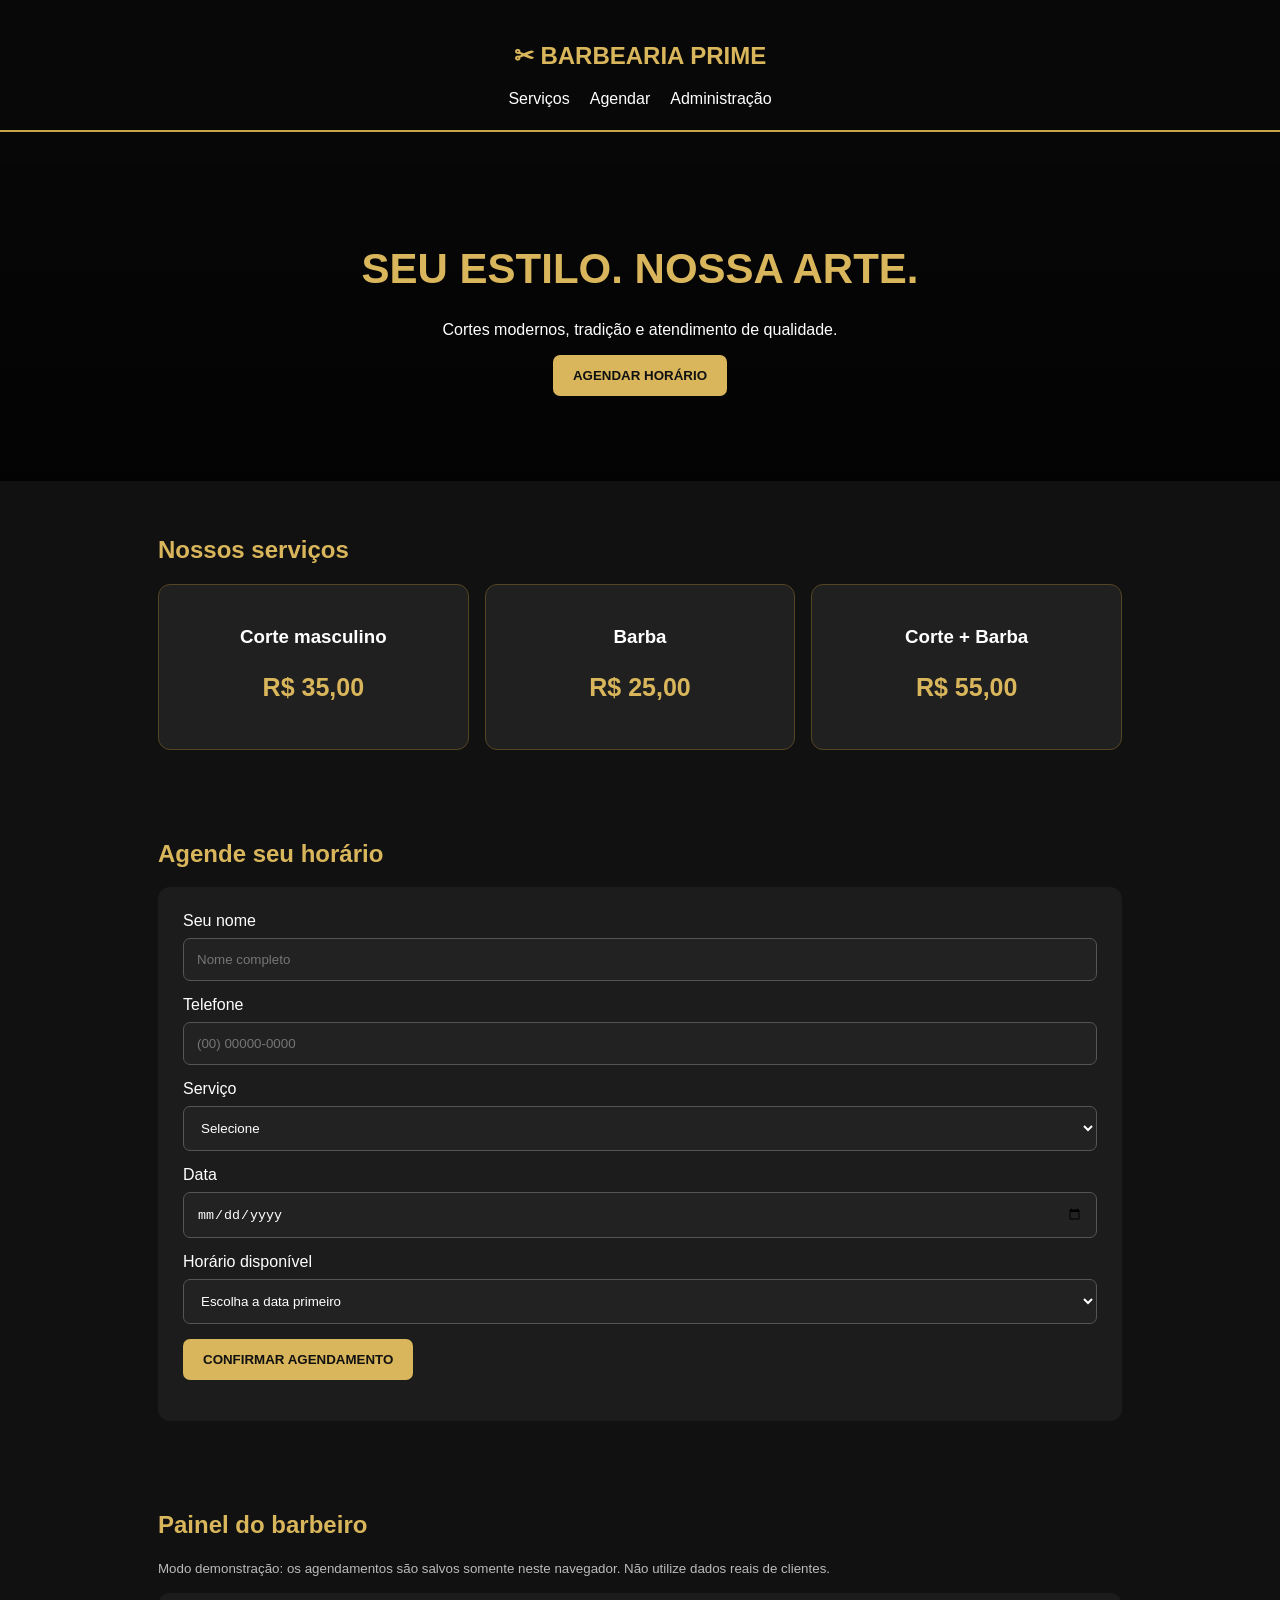
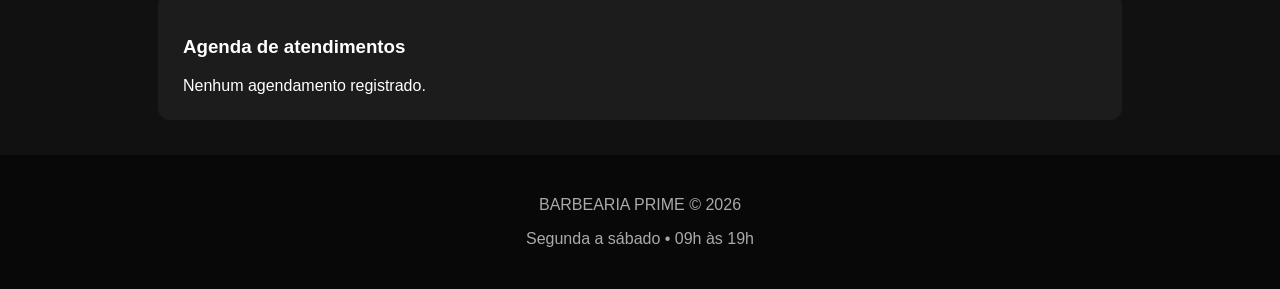
==== index.html @ 27cc791e "Corrigir arquivo principal para index.html" ====
<!DOCTYPE html>
<html lang="pt-BR">
<head>
<meta charset="UTF-8">
<meta name="viewport" content="width=device-width, initial-scale=1">
<title>Barbearia Prime</title>
<style>
*{box-sizing:border-box}
body{margin:0;background:#111;color:#fff;font-family:Arial,sans-serif}
header{background:#080808;padding:22px;text-align:center;border-bottom:2px solid #c9a34a}
h1,h2{color:#d9b65b}
nav{display:flex;justify-content:center;gap:20px;margin-top:15px}
nav a{color:white;text-decoration:none}
.hero{text-align:center;padding:85px 20px;background:linear-gradient(#0009,#000c),url('https://images.unsplash.com/photo-1503951914875-452162b0f3f1?w=1200') center/cover}
.hero h1{font-size:42px}
section{padding:35px 18px;max-width:1000px;margin:auto}
.cards{display:grid;grid-template-columns:repeat(auto-fit,minmax(200px,1fr));gap:16px}
.card{background:#202020;border:1px solid #554623;border-radius:12px;padding:22px;text-align:center}
.price{color:#d9b65b;font-size:25px;font-weight:bold}
button{background:#d9b65b;color:#111;border:0;border-radius:7px;padding:13px 20px;font-weight:bold;cursor:pointer}
input,select{width:100%;padding:13px;margin:8px 0 15px;border-radius:7px;border:1px solid #555;background:#222;color:white}
.panel{background:#1c1c1c;padding:25px;border-radius:12px}
.item{background:#292929;padding:15px;margin:12px 0;border-radius:8px}
.hidden{display:none}
small{color:#bbb}
footer{text-align:center;background:#080808;padding:25px;color:#aaa}
</style>
</head>
<body>
<header>
<h2>✂ BARBEARIA PRIME</h2>
<nav>
<a href="#servicos">Serviços</a>
<a href="#agendar">Agendar</a>
<a href="#admin">Administração</a>
</nav>
</header>

<div class="hero">
<h1>SEU ESTILO. NOSSA ARTE.</h1>
<p>Cortes modernos, tradição e atendimento de qualidade.</p>
<a href="#agendar"><button>AGENDAR HORÁRIO</button></a>
</div>

<section id="servicos">
<h2>Nossos serviços</h2>
<div class="cards">
<div class="card">
<h3>Corte masculino</h3>
<p class="price">R$ 35,00</p>
</div>
<div class="card">
<h3>Barba</h3>
<p class="price">R$ 25,00</p>
</div>
<div class="card">
<h3>Corte + Barba</h3>
<p class="price">R$ 55,00</p>
</div>
</div>
</section>

<section id="agendar">
<h2>Agende seu horário</h2>
<div class="panel">
<form id="form">
<label>Seu nome</label>
<input id="nome" required maxlength="80" placeholder="Nome completo">

<label>Telefone</label>
<input id="telefone" required placeholder="(00) 00000-0000">

<label>Serviço</label>
<select id="servico" required>
<option value="">Selecione</option>
<option>Corte masculino - R$ 35</option>
<option>Barba - R$ 25</option>
<option>Corte + Barba - R$ 55</option>
</select>

<label>Data</label>
<input type="date" id="data" required>

<label>Horário disponível</label>
<select id="hora" required>
<option value="">Escolha a data primeiro</option>
</select>

<button type="submit">CONFIRMAR AGENDAMENTO</button>
</form>
<p id="mensagem" role="status"></p>
</div>
</section>

<section id="admin">
<h2>Painel do barbeiro</h2>
<p><small>Modo demonstração: os agendamentos são salvos somente neste navegador. Não utilize dados reais de clientes.</small></p>
<div class="panel">
<h3>Agenda de atendimentos</h3>
<div id="agenda"></div>
</div>
</section>

<footer>
<p>BARBEARIA PRIME © 2026</p>
<p>Segunda a sábado • 09h às 19h</p>
</footer>

<script>
const chave = "barbearia_prime_demo";
const horarios = [
"09:00","10:00","11:00","12:00",
"13:00","14:00","15:00","16:00",
"17:00","18:00"
];

const nome = document.getElementById("nome");
const telefone = document.getElementById("telefone");
const servico = document.getElementById("servico");
const data = document.getElementById("data");
const hora = document.getElementById("hora");
const mensagem = document.getElementById("mensagem");
const agenda = document.getElementById("agenda");

function obterAgendamentos(){
  try {
    return JSON.parse(localStorage.getItem(chave)) || [];
  } catch {
    return [];
  }
}

function salvar(lista){
  localStorage.setItem(chave, JSON.stringify(lista));
}

function dataLocal(d){
  const a = d.getFullYear();
  const m = String(d.getMonth()+1).padStart(2,"0");
  const dia = String(d.getDate()).padStart(2,"0");
  return `${a}-${m}-${dia}`;
}

data.min = dataLocal(new Date());

function atualizarHorarios(){
  hora.replaceChildren();
  const inicial = document.createElement("option");
  inicial.value = "";
  inicial.textContent = "Selecione um horário";
  hora.appendChild(inicial);

  if(!data.value) return;

  const dia = new Date(data.value+"T12:00:00").getDay();
  if(dia === 0){
    inicial.textContent = "Fechado aos domingos";
    return;
  }

  const ocupados = obterAgendamentos()
    .filter(a => a.data === data.value && a.status !== "Cancelado")
    .map(a => a.hora);

  horarios.forEach(h => {
    const instante = new Date(data.value+"T"+h+":00");
    if(ocupados.includes(h) || instante <= new Date()) return;
    const op = document.createElement("option");
    op.value = h;
    op.textContent = h;
    hora.appendChild(op);
  });
}

data.addEventListener("change", atualizarHorarios);

document.getElementById("form").addEventListener("submit", e => {
  e.preventDefault();
  const lista = obterAgendamentos();

  if(!nome.value.trim() || !telefone.value.trim() ||
     !servico.value || !data.value || !hora.value){
    mensagem.textContent = "Preencha todos os campos.";
    return;
  }

  const instante = new Date(data.value+"T"+hora.value+":00");
  if(instante <= new Date() || instante.getDay() === 0){
    mensagem.textContent = "Escolha um horário válido.";
    atualizarHorarios();
    return;
  }

  if(lista.some(a => a.data === data.value &&
      a.hora === hora.value && a.status !== "Cancelado")){
    mensagem.textContent = "Esse horário já foi reservado.";
    atualizarHorarios();
    return;
  }

  lista.push({
    id: crypto.randomUUID(),
    nome: nome.value.trim(),
    telefone: telefone.value.trim(),
    servico: servico.value,
    data: data.value,
    hora: hora.value,
    status: "Pendente"
  });

  salvar(lista);
  mensagem.textContent = "Agendamento registrado com sucesso!";
  e.target.reset();
  atualizarHorarios();
  mostrarAgenda();
});

function mostrarAgenda(){
  agenda.replaceChildren();
  const lista = obterAgendamentos().sort(
    (a,b) => (a.data+a.hora).localeCompare(b.data+b.hora)
  );

  if(!lista.length){
    agenda.textContent = "Nenhum agendamento registrado.";
    return;
  }

  lista.forEach(a => {
    const div = document.createElement("div");
    div.className = "item";

    const info = document.createElement("p");
    info.textContent =
      `${a.data} às ${a.hora} | ${a.nome} | ${a.servico} | ${a.status}`;
    div.appendChild(info);

    if(a.status === "Pendente"){
      const confirmar = document.createElement("button");
      confirmar.textContent = "Confirmar";
      confirmar.onclick = () => alterar(a.id,"Confirmado");
      div.appendChild(confirmar);
    }

    if(a.status !== "Cancelado"){
      const cancelar = document.createElement("button");
      cancelar.textContent = "Cancelar";
      cancelar.style.marginLeft = "8px";
      cancelar.onclick = () => alterar(a.id,"Cancelado");
      div.appendChild(cancelar);
    }

    agenda.appendChild(div);
  });
}

function alterar(id,status){
  const lista = obterAgendamentos();
  const item = lista.find(a => a.id === id);
  if(item){
    item.status = status;
    salvar(lista);
    mostrarAgenda();
    atualizarHorarios();
  }
}

mostrarAgenda();
</script>
</body>
</html>
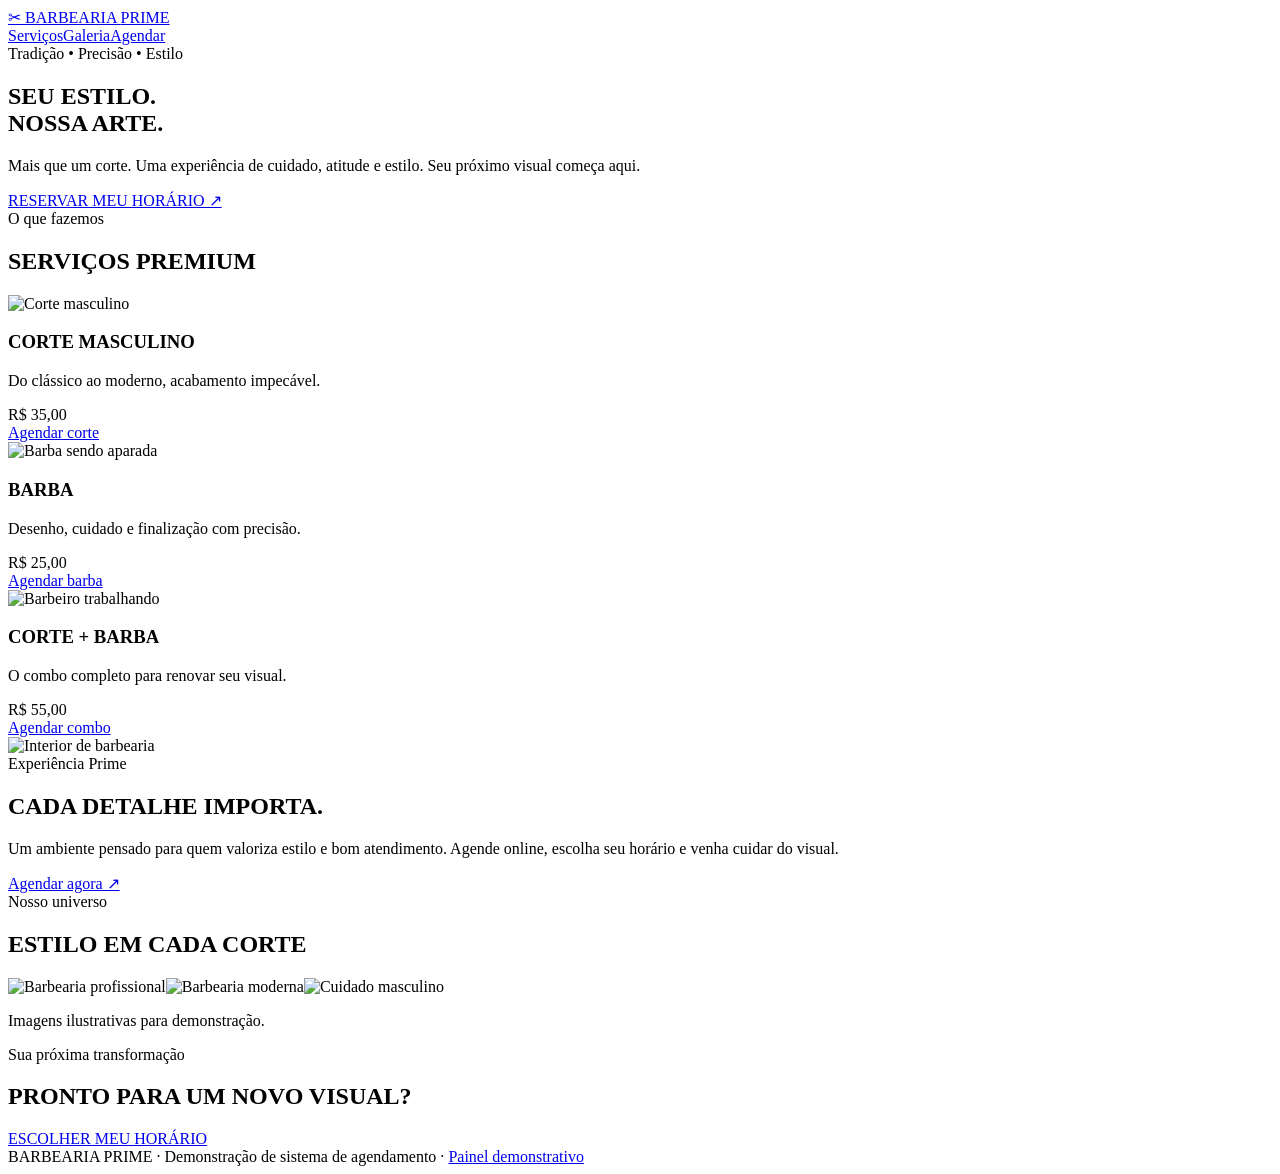
==== commit a80e591e: "Redesenhar homepage premium com fotos e links de agendamento" ====
--- a/index.html
+++ b/index.html
@@ -1,272 +1 @@
-
-<!DOCTYPE html>
-<html lang="pt-BR">
-<head>
-<meta charset="UTF-8">
-<meta name="viewport" content="width=device-width, initial-scale=1">
-<title>Barbearia Prime</title>
-<style>
-*{box-sizing:border-box}
-body{margin:0;background:#111;color:#fff;font-family:Arial,sans-serif}
-header{background:#080808;padding:22px;text-align:center;border-bottom:2px solid #c9a34a}
-h1,h2{color:#d9b65b}
-nav{display:flex;justify-content:center;gap:20px;margin-top:15px}
-nav a{color:white;text-decoration:none}
-.hero{text-align:center;padding:85px 20px;background:linear-gradient(#0009,#000c),url('https://images.unsplash.com/photo-1503951914875-452162b0f3f1?w=1200') center/cover}
-.hero h1{font-size:42px}
-section{padding:35px 18px;max-width:1000px;margin:auto}
-.cards{display:grid;grid-template-columns:repeat(auto-fit,minmax(200px,1fr));gap:16px}
-.card{background:#202020;border:1px solid #554623;border-radius:12px;padding:22px;text-align:center}
-.price{color:#d9b65b;font-size:25px;font-weight:bold}
-button{background:#d9b65b;color:#111;border:0;border-radius:7px;padding:13px 20px;font-weight:bold;cursor:pointer}
-input,select{width:100%;padding:13px;margin:8px 0 15px;border-radius:7px;border:1px solid #555;background:#222;color:white}
-.panel{background:#1c1c1c;padding:25px;border-radius:12px}
-.item{background:#292929;padding:15px;margin:12px 0;border-radius:8px}
-.hidden{display:none}
-small{color:#bbb}
-footer{text-align:center;background:#080808;padding:25px;color:#aaa}
-</style>
-</head>
-<body>
-<header>
-<h2>✂ BARBEARIA PRIME</h2>
-<nav>
-<a href="#servicos">Serviços</a>
-<a href="#agendar">Agendar</a>
-<a href="#admin">Administração</a>
-</nav>
-</header>
-
-<div class="hero">
-<h1>SEU ESTILO. NOSSA ARTE.</h1>
-<p>Cortes modernos, tradição e atendimento de qualidade.</p>
-<a href="#agendar"><button>AGENDAR HORÁRIO</button></a>
-</div>
-
-<section id="servicos">
-<h2>Nossos serviços</h2>
-<div class="cards">
-<div class="card">
-<h3>Corte masculino</h3>
-<p class="price">R$ 35,00</p>
-</div>
-<div class="card">
-<h3>Barba</h3>
-<p class="price">R$ 25,00</p>
-</div>
-<div class="card">
-<h3>Corte + Barba</h3>
-<p class="price">R$ 55,00</p>
-</div>
-</div>
-</section>
-
-<section id="agendar">
-<h2>Agende seu horário</h2>
-<div class="panel">
-<form id="form">
-<label>Seu nome</label>
-<input id="nome" required maxlength="80" placeholder="Nome completo">
-
-<label>Telefone</label>
-<input id="telefone" required placeholder="(00) 00000-0000">
-
-<label>Serviço</label>
-<select id="servico" required>
-<option value="">Selecione</option>
-<option>Corte masculino - R$ 35</option>
-<option>Barba - R$ 25</option>
-<option>Corte + Barba - R$ 55</option>
-</select>
-
-<label>Data</label>
-<input type="date" id="data" required>
-
-<label>Horário disponível</label>
-<select id="hora" required>
-<option value="">Escolha a data primeiro</option>
-</select>
-
-<button type="submit">CONFIRMAR AGENDAMENTO</button>
-</form>
-<p id="mensagem" role="status"></p>
-</div>
-</section>
-
-<section id="admin">
-<h2>Painel do barbeiro</h2>
-<p><small>Modo demonstração: os agendamentos são salvos somente neste navegador. Não utilize dados reais de clientes.</small></p>
-<div class="panel">
-<h3>Agenda de atendimentos</h3>
-<div id="agenda"></div>
-</div>
-</section>
-
-<footer>
-<p>BARBEARIA PRIME © 2026</p>
-<p>Segunda a sábado • 09h às 19h</p>
-</footer>
-
-<script>
-const chave = "barbearia_prime_demo";
-const horarios = [
-"09:00","10:00","11:00","12:00",
-"13:00","14:00","15:00","16:00",
-"17:00","18:00"
-];
-
-const nome = document.getElementById("nome");
-const telefone = document.getElementById("telefone");
-const servico = document.getElementById("servico");
-const data = document.getElementById("data");
-const hora = document.getElementById("hora");
-const mensagem = document.getElementById("mensagem");
-const agenda = document.getElementById("agenda");
-
-function obterAgendamentos(){
-  try {
-    return JSON.parse(localStorage.getItem(chave)) || [];
-  } catch {
-    return [];
-  }
-}
-
-function salvar(lista){
-  localStorage.setItem(chave, JSON.stringify(lista));
-}
-
-function dataLocal(d){
-  const a = d.getFullYear();
-  const m = String(d.getMonth()+1).padStart(2,"0");
-  const dia = String(d.getDate()).padStart(2,"0");
-  return `${a}-${m}-${dia}`;
-}
-
-data.min = dataLocal(new Date());
-
-function atualizarHorarios(){
-  hora.replaceChildren();
-  const inicial = document.createElement("option");
-  inicial.value = "";
-  inicial.textContent = "Selecione um horário";
-  hora.appendChild(inicial);
-
-  if(!data.value) return;
-
-  const dia = new Date(data.value+"T12:00:00").getDay();
-  if(dia === 0){
-    inicial.textContent = "Fechado aos domingos";
-    return;
-  }
-
-  const ocupados = obterAgendamentos()
-    .filter(a => a.data === data.value && a.status !== "Cancelado")
-    .map(a => a.hora);
-
-  horarios.forEach(h => {
-    const instante = new Date(data.value+"T"+h+":00");
-    if(ocupados.includes(h) || instante <= new Date()) return;
-    const op = document.createElement("option");
-    op.value = h;
-    op.textContent = h;
-    hora.appendChild(op);
-  });
-}
-
-data.addEventListener("change", atualizarHorarios);
-
-document.getElementById("form").addEventListener("submit", e => {
-  e.preventDefault();
-  const lista = obterAgendamentos();
-
-  if(!nome.value.trim() || !telefone.value.trim() ||
-     !servico.value || !data.value || !hora.value){
-    mensagem.textContent = "Preencha todos os campos.";
-    return;
-  }
-
-  const instante = new Date(data.value+"T"+hora.value+":00");
-  if(instante <= new Date() || instante.getDay() === 0){
-    mensagem.textContent = "Escolha um horário válido.";
-    atualizarHorarios();
-    return;
-  }
-
-  if(lista.some(a => a.data === data.value &&
-      a.hora === hora.value && a.status !== "Cancelado")){
-    mensagem.textContent = "Esse horário já foi reservado.";
-    atualizarHorarios();
-    return;
-  }
-
-  lista.push({
-    id: crypto.randomUUID(),
-    nome: nome.value.trim(),
-    telefone: telefone.value.trim(),
-    servico: servico.value,
-    data: data.value,
-    hora: hora.value,
-    status: "Pendente"
-  });
-
-  salvar(lista);
-  mensagem.textContent = "Agendamento registrado com sucesso!";
-  e.target.reset();
-  atualizarHorarios();
-  mostrarAgenda();
-});
-
-function mostrarAgenda(){
-  agenda.replaceChildren();
-  const lista = obterAgendamentos().sort(
-    (a,b) => (a.data+a.hora).localeCompare(b.data+b.hora)
-  );
-
-  if(!lista.length){
-    agenda.textContent = "Nenhum agendamento registrado.";
-    return;
-  }
-
-  lista.forEach(a => {
-    const div = document.createElement("div");
-    div.className = "item";
-
-    const info = document.createElement("p");
-    info.textContent =
-      `${a.data} às ${a.hora} | ${a.nome} | ${a.servico} | ${a.status}`;
-    div.appendChild(info);
-
-    if(a.status === "Pendente"){
-      const confirmar = document.createElement("button");
-      confirmar.textContent = "Confirmar";
-      confirmar.onclick = () => alterar(a.id,"Confirmado");
-      div.appendChild(confirmar);
-    }
-
-    if(a.status !== "Cancelado"){
-      const cancelar = document.createElement("button");
-      cancelar.textContent = "Cancelar";
-      cancelar.style.marginLeft = "8px";
-      cancelar.onclick = () => alterar(a.id,"Cancelado");
-      div.appendChild(cancelar);
-    }
-
-    agenda.appendChild(div);
-  });
-}
-
-function alterar(id,status){
-  const lista = obterAgendamentos();
-  const item = lista.find(a => a.id === id);
-  if(item){
-    item.status = status;
-    salvar(lista);
-    mostrarAgenda();
-    atualizarHorarios();
-  }
-}
-
-mostrarAgenda();
-</script>
-</body>
-</html>
+<!doctype html><html lang="pt-BR"><head><meta charset="UTF-8"><meta name="viewport" content="width=device-width,initial-scale=1"><title>Barbearia Prime | Seu estilo, nossa arte</title><link rel="stylesheet" href="style.css"></head><body><header><a class="logo" href="index.html">✂ BARBEARIA <span>PRIME</span></a><nav><a href="#servicos">Serviços</a><a href="#galeria">Galeria</a><a href="agendamento.html" class="btn">Agendar</a></nav></header><main><section class="hero"><div><div class="eyebrow">Tradição • Precisão • Estilo</div><h1>SEU ESTILO.<br><span class="gold">NOSSA ARTE.</span></h1><p>Mais que um corte. Uma experiência de cuidado, atitude e estilo. Seu próximo visual começa aqui.</p><a class="btn" href="agendamento.html">RESERVAR MEU HORÁRIO ↗</a></div></section><section class="container" id="servicos"><div class="eyebrow">O que fazemos</div><h2 class="heading">SERVIÇOS <span class="gold">PREMIUM</span></h2><div class="services"><article class="service"><img alt="Corte masculino" src="https://images.unsplash.com/photo-1599351431202-1e0f0137899a?auto=format&fit=crop&w=700&q=85"><div class="service-body"><h3>CORTE MASCULINO</h3><p>Do clássico ao moderno, acabamento impecável.</p><div class="price">R$ 35,00</div><a class="btn" href="agendamento.html?servico=corte">Agendar corte</a></div></article><article class="service"><img alt="Barba sendo aparada" src="https://images.unsplash.com/photo-1621605815971-fbc98d665033?auto=format&fit=crop&w=700&q=85"><div class="service-body"><h3>BARBA</h3><p>Desenho, cuidado e finalização com precisão.</p><div class="price">R$ 25,00</div><a class="btn" href="agendamento.html?servico=barba">Agendar barba</a></div></article><article class="service"><img alt="Barbeiro trabalhando" src="https://images.unsplash.com/photo-1503951914875-452162b0f3f1?auto=format&fit=crop&w=700&q=85"><div class="service-body"><h3>CORTE + BARBA</h3><p>O combo completo para renovar seu visual.</p><div class="price">R$ 55,00</div><a class="btn" href="agendamento.html?servico=combo">Agendar combo</a></div></article></div></section><section class="feature"><img alt="Interior de barbearia" src="https://images.unsplash.com/photo-1599351431202-1e0f0137899a?auto=format&fit=crop&w=1100&q=85"><div><div class="eyebrow">Experiência Prime</div><h2 class="heading">CADA DETALHE <span class="gold">IMPORTA.</span></h2><p class="sub">Um ambiente pensado para quem valoriza estilo e bom atendimento. Agende online, escolha seu horário e venha cuidar do visual.</p><a href="agendamento.html" class="btn">Agendar agora ↗</a></div></section><section class="container" id="galeria"><div class="eyebrow">Nosso universo</div><h2 class="heading">ESTILO EM <span class="gold">CADA CORTE</span></h2><div class="gallery"><img alt="Barbearia profissional" src="https://images.unsplash.com/photo-1621605815971-fbc98d665033?auto=format&fit=crop&w=700"><img alt="Barbearia moderna" src="https://images.unsplash.com/photo-1503951914875-452162b0f3f1?auto=format&fit=crop&w=700"><img alt="Cuidado masculino" src="https://images.unsplash.com/photo-1599351431202-1e0f0137899a?auto=format&fit=crop&w=700"></div><p class="small">Imagens ilustrativas para demonstração.</p></section><section class="cta"><div class="eyebrow">Sua próxima transformação</div><h2 class="heading">PRONTO PARA UM <span class="gold">NOVO VISUAL?</span></h2><a class="btn" href="agendamento.html">ESCOLHER MEU HORÁRIO</a></section></main><footer>BARBEARIA PRIME · Demonstração de sistema de agendamento · <a href="admin.html">Painel demonstrativo</a></footer></body></html>
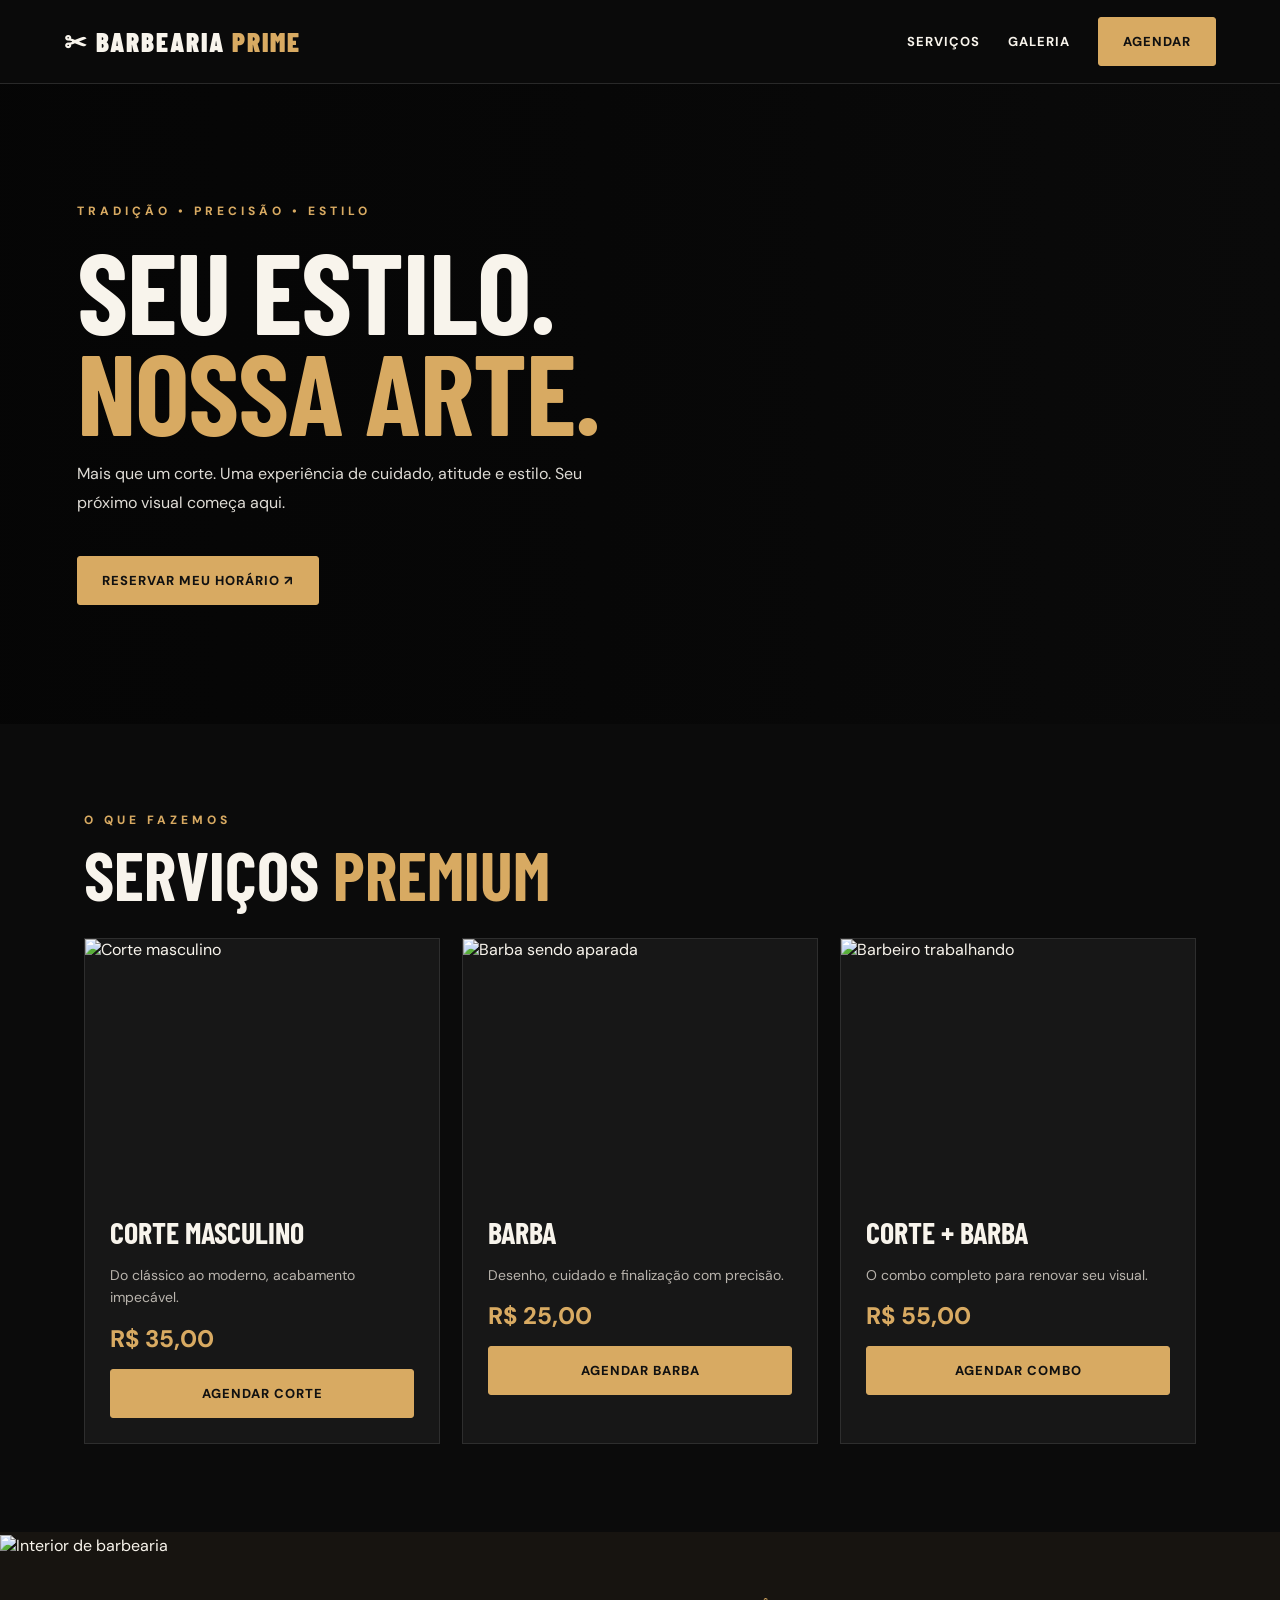
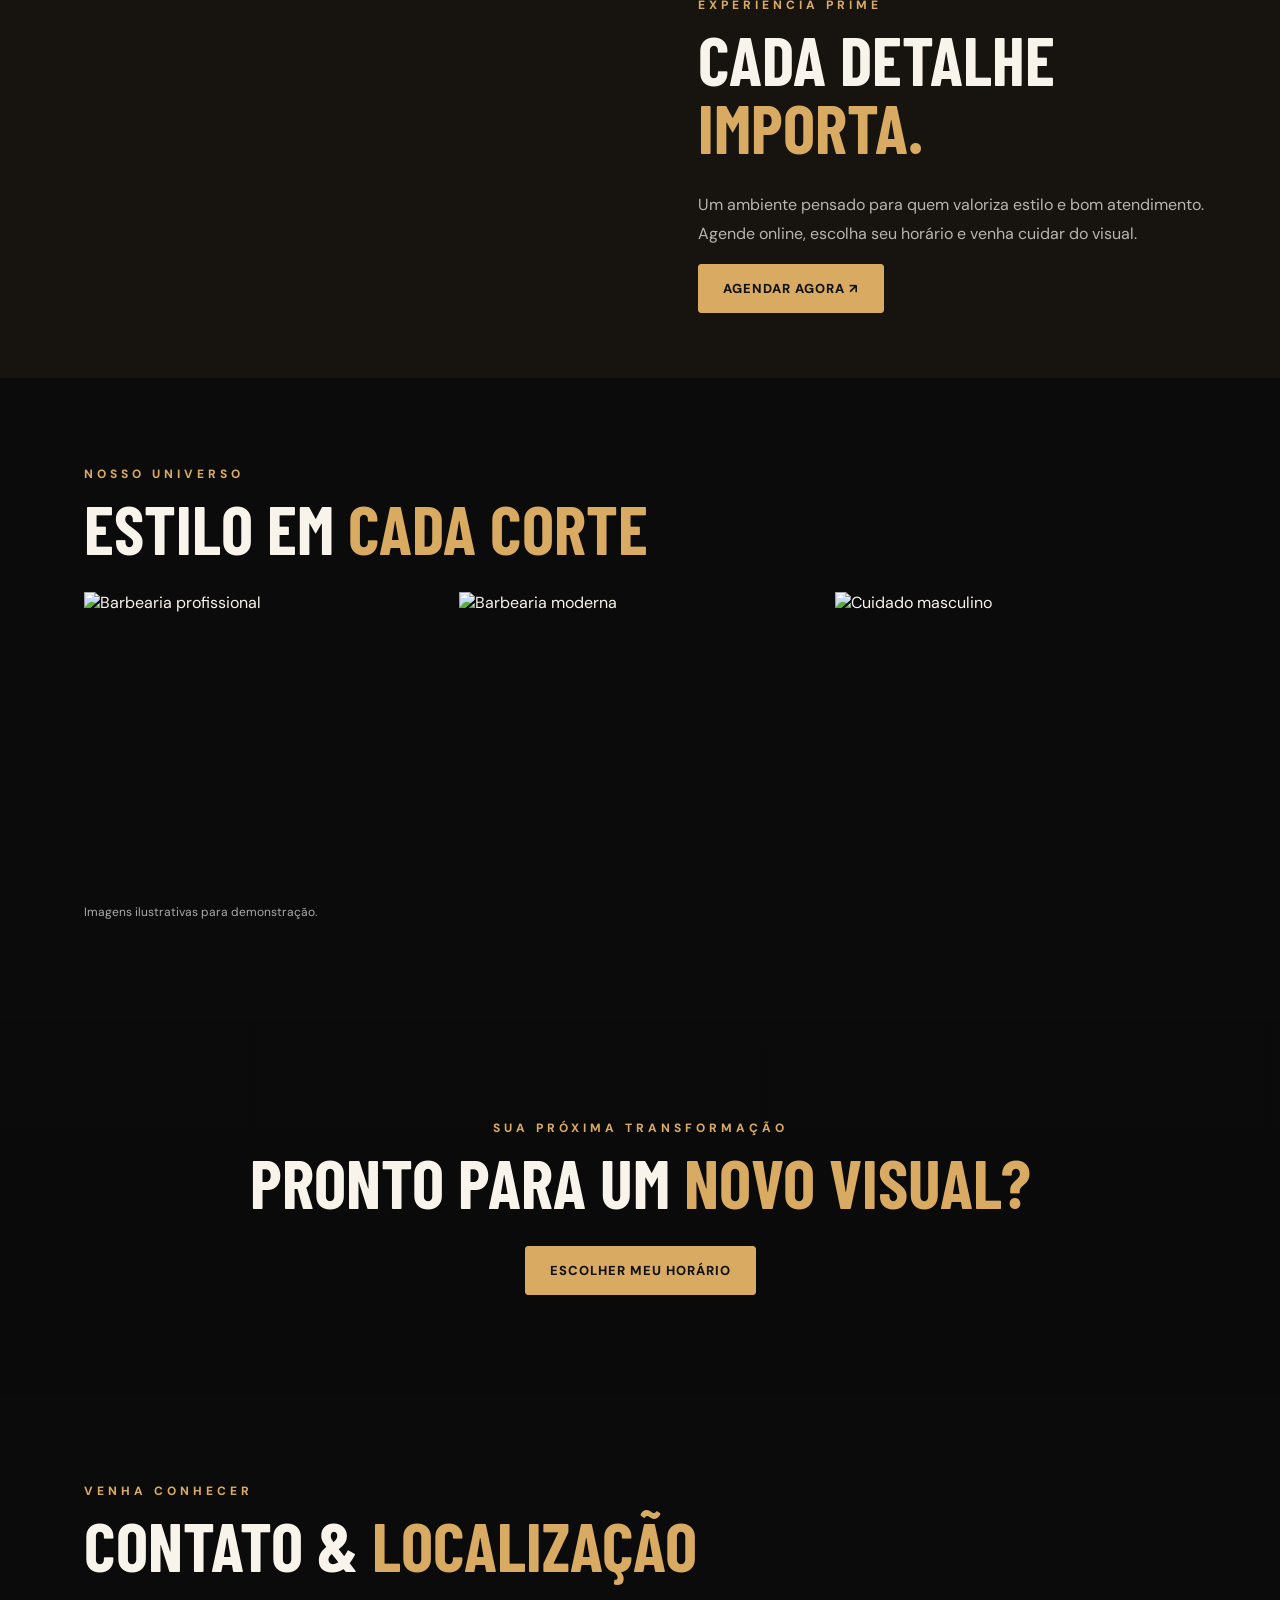
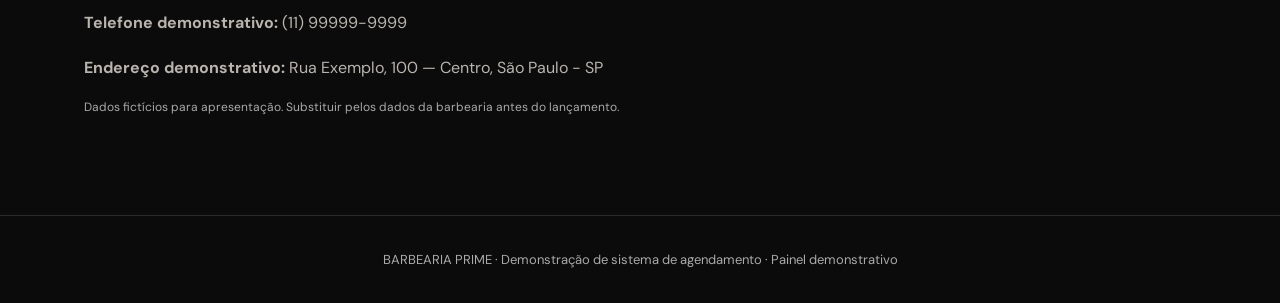
==== commit 8dc0d8a0: "Ajustar demo: agendamento automatico e contato ficticio" ====
--- a/index.html
+++ b/index.html
@@ -1 +1 @@
-<!doctype html><html lang="pt-BR"><head><meta charset="UTF-8"><meta name="viewport" content="width=device-width,initial-scale=1"><title>Barbearia Prime | Seu estilo, nossa arte</title><link rel="stylesheet" href="style.css"></head><body><header><a class="logo" href="index.html">✂ BARBEARIA <span>PRIME</span></a><nav><a href="#servicos">Serviços</a><a href="#galeria">Galeria</a><a href="agendamento.html" class="btn">Agendar</a></nav></header><main><section class="hero"><div><div class="eyebrow">Tradição • Precisão • Estilo</div><h1>SEU ESTILO.<br><span class="gold">NOSSA ARTE.</span></h1><p>Mais que um corte. Uma experiência de cuidado, atitude e estilo. Seu próximo visual começa aqui.</p><a class="btn" href="agendamento.html">RESERVAR MEU HORÁRIO ↗</a></div></section><section class="container" id="servicos"><div class="eyebrow">O que fazemos</div><h2 class="heading">SERVIÇOS <span class="gold">PREMIUM</span></h2><div class="services"><article class="service"><img alt="Corte masculino" src="https://images.unsplash.com/photo-1599351431202-1e0f0137899a?auto=format&fit=crop&w=700&q=85"><div class="service-body"><h3>CORTE MASCULINO</h3><p>Do clássico ao moderno, acabamento impecável.</p><div class="price">R$ 35,00</div><a class="btn" href="agendamento.html?servico=corte">Agendar corte</a></div></article><article class="service"><img alt="Barba sendo aparada" src="https://images.unsplash.com/photo-1621605815971-fbc98d665033?auto=format&fit=crop&w=700&q=85"><div class="service-body"><h3>BARBA</h3><p>Desenho, cuidado e finalização com precisão.</p><div class="price">R$ 25,00</div><a class="btn" href="agendamento.html?servico=barba">Agendar barba</a></div></article><article class="service"><img alt="Barbeiro trabalhando" src="https://images.unsplash.com/photo-1503951914875-452162b0f3f1?auto=format&fit=crop&w=700&q=85"><div class="service-body"><h3>CORTE + BARBA</h3><p>O combo completo para renovar seu visual.</p><div class="price">R$ 55,00</div><a class="btn" href="agendamento.html?servico=combo">Agendar combo</a></div></article></div></section><section class="feature"><img alt="Interior de barbearia" src="https://images.unsplash.com/photo-1599351431202-1e0f0137899a?auto=format&fit=crop&w=1100&q=85"><div><div class="eyebrow">Experiência Prime</div><h2 class="heading">CADA DETALHE <span class="gold">IMPORTA.</span></h2><p class="sub">Um ambiente pensado para quem valoriza estilo e bom atendimento. Agende online, escolha seu horário e venha cuidar do visual.</p><a href="agendamento.html" class="btn">Agendar agora ↗</a></div></section><section class="container" id="galeria"><div class="eyebrow">Nosso universo</div><h2 class="heading">ESTILO EM <span class="gold">CADA CORTE</span></h2><div class="gallery"><img alt="Barbearia profissional" src="https://images.unsplash.com/photo-1621605815971-fbc98d665033?auto=format&fit=crop&w=700"><img alt="Barbearia moderna" src="https://images.unsplash.com/photo-1503951914875-452162b0f3f1?auto=format&fit=crop&w=700"><img alt="Cuidado masculino" src="https://images.unsplash.com/photo-1599351431202-1e0f0137899a?auto=format&fit=crop&w=700"></div><p class="small">Imagens ilustrativas para demonstração.</p></section><section class="cta"><div class="eyebrow">Sua próxima transformação</div><h2 class="heading">PRONTO PARA UM <span class="gold">NOVO VISUAL?</span></h2><a class="btn" href="agendamento.html">ESCOLHER MEU HORÁRIO</a></section></main><footer>BARBEARIA PRIME · Demonstração de sistema de agendamento · <a href="admin.html">Painel demonstrativo</a></footer></body></html>+<!doctype html><html lang="pt-BR"><head><meta charset="UTF-8"><meta name="viewport" content="width=device-width,initial-scale=1"><title>Barbearia Prime | Seu estilo, nossa arte</title><link rel="stylesheet" href="style.css"></head><body><header><a class="logo" href="index.html">✂ BARBEARIA <span>PRIME</span></a><nav><a href="#servicos">Serviços</a><a href="#galeria">Galeria</a><a href="agendamento.html" class="btn">Agendar</a></nav></header><main><section class="hero"><div><div class="eyebrow">Tradição • Precisão • Estilo</div><h1>SEU ESTILO.<br><span class="gold">NOSSA ARTE.</span></h1><p>Mais que um corte. Uma experiência de cuidado, atitude e estilo. Seu próximo visual começa aqui.</p><a class="btn" href="agendamento.html">RESERVAR MEU HORÁRIO ↗</a></div></section><section class="container" id="servicos"><div class="eyebrow">O que fazemos</div><h2 class="heading">SERVIÇOS <span class="gold">PREMIUM</span></h2><div class="services"><article class="service"><img alt="Corte masculino" src="https://images.unsplash.com/photo-1599351431202-1e0f0137899a?auto=format&fit=crop&w=700&q=85"><div class="service-body"><h3>CORTE MASCULINO</h3><p>Do clássico ao moderno, acabamento impecável.</p><div class="price">R$ 35,00</div><a class="btn" href="agendamento.html?servico=corte">Agendar corte</a></div></article><article class="service"><img alt="Barba sendo aparada" src="https://images.unsplash.com/photo-1621605815971-fbc98d665033?auto=format&fit=crop&w=700&q=85"><div class="service-body"><h3>BARBA</h3><p>Desenho, cuidado e finalização com precisão.</p><div class="price">R$ 25,00</div><a class="btn" href="agendamento.html?servico=barba">Agendar barba</a></div></article><article class="service"><img alt="Barbeiro trabalhando" src="https://images.unsplash.com/photo-1503951914875-452162b0f3f1?auto=format&fit=crop&w=700&q=85"><div class="service-body"><h3>CORTE + BARBA</h3><p>O combo completo para renovar seu visual.</p><div class="price">R$ 55,00</div><a class="btn" href="agendamento.html?servico=combo">Agendar combo</a></div></article></div></section><section class="feature"><img alt="Interior de barbearia" src="https://images.unsplash.com/photo-1599351431202-1e0f0137899a?auto=format&fit=crop&w=1100&q=85"><div><div class="eyebrow">Experiência Prime</div><h2 class="heading">CADA DETALHE <span class="gold">IMPORTA.</span></h2><p class="sub">Um ambiente pensado para quem valoriza estilo e bom atendimento. Agende online, escolha seu horário e venha cuidar do visual.</p><a href="agendamento.html" class="btn">Agendar agora ↗</a></div></section><section class="container" id="galeria"><div class="eyebrow">Nosso universo</div><h2 class="heading">ESTILO EM <span class="gold">CADA CORTE</span></h2><div class="gallery"><img alt="Barbearia profissional" src="https://images.unsplash.com/photo-1621605815971-fbc98d665033?auto=format&fit=crop&w=700"><img alt="Barbearia moderna" src="https://images.unsplash.com/photo-1503951914875-452162b0f3f1?auto=format&fit=crop&w=700"><img alt="Cuidado masculino" src="https://images.unsplash.com/photo-1599351431202-1e0f0137899a?auto=format&fit=crop&w=700"></div><p class="small">Imagens ilustrativas para demonstração.</p></section><section class="cta"><div class="eyebrow">Sua próxima transformação</div><h2 class="heading">PRONTO PARA UM <span class="gold">NOVO VISUAL?</span></h2><a class="btn" href="agendamento.html">ESCOLHER MEU HORÁRIO</a></section></main><section class="container" id="contato"><div class="eyebrow">Venha conhecer</div><h2 class="heading">CONTATO & <span class="gold">LOCALIZAÇÃO</span></h2><p class="sub"><strong>Telefone demonstrativo:</strong> (11) 99999-9999</p><p class="sub"><strong>Endereço demonstrativo:</strong> Rua Exemplo, 100 — Centro, São Paulo - SP</p><p class="small">Dados fictícios para apresentação. Substituir pelos dados da barbearia antes do lançamento.</p></section><footer>BARBEARIA PRIME · Demonstração de sistema de agendamento · <a href="admin.html">Painel demonstrativo</a></footer></body></html>
--- a/style.css
+++ b/style.css
@@ -0,0 +1,2 @@
+@import url('https://fonts.googleapis.com/css2?family=Barlow+Condensed:wght@500;600;700;800;900&family=DM+Sans:wght@400;500;600;700&display=swap');
+:root{--bg:#0b0b0b;--panel:#171717;--gold:#d8aa62;--muted:#b9b4ad}*{box-sizing:border-box}html{scroll-behavior:smooth}body{margin:0;background:var(--bg);color:#f8f4ec;font-family:'DM Sans',sans-serif}a{color:inherit;text-decoration:none}header{position:sticky;top:0;z-index:5;background:#0b0b0bf2;border-bottom:1px solid #ffffff20;display:flex;align-items:center;justify-content:space-between;padding:17px max(5%,calc((100% - 1160px)/2));gap:20px}.logo{font-family:'Barlow Condensed',sans-serif;font-size:27px;font-weight:900;letter-spacing:2px}.logo span,.gold{color:var(--gold)}nav{display:flex;align-items:center;gap:28px}nav a{font-size:13px;text-transform:uppercase;font-weight:700;letter-spacing:1px}.btn{display:inline-flex;justify-content:center;align-items:center;background:var(--gold);border:1px solid var(--gold);color:#111;padding:15px 24px;font-weight:800;text-transform:uppercase;letter-spacing:1px;border-radius:3px;cursor:pointer;font-size:13px}.btn:hover{background:#edc587}.btn-outline{background:transparent;color:var(--gold)}.hero{min-height:640px;background:linear-gradient(90deg,#050505ed 0%,#050505b0 44%,#0505052b 100%),url('https://images.unsplash.com/photo-1503951914875-452162b0f3f1?auto=format&fit=crop&w=1800&q=85') center/cover;display:flex;align-items:center;padding:85px max(6%,calc((100% - 1160px)/2))}.eyebrow{color:var(--gold);letter-spacing:4px;font-size:12px;text-transform:uppercase;font-weight:800}.hero h1{font-family:'Barlow Condensed',sans-serif;font-size:clamp(65px,9vw,120px);line-height:.87;max-width:760px;margin:20px 0;text-transform:uppercase;letter-spacing:-1px}.hero p{color:#dedbd5;max-width:510px;line-height:1.8}.hero .btn{margin-top:22px}.container{max-width:1160px;margin:auto;padding:88px 24px}.heading{font-family:'Barlow Condensed',sans-serif;text-transform:uppercase;font-size:clamp(42px,6vw,68px);line-height:1;margin:12px 0 30px}.sub{color:var(--muted);line-height:1.8}.services{display:grid;grid-template-columns:repeat(3,1fr);gap:22px}.service{background:var(--panel);border:1px solid #ffffff19;overflow:hidden}.service img{width:100%;height:250px;object-fit:cover;display:block}.service-body{padding:25px}.service h3{font-family:'Barlow Condensed';font-size:30px;text-transform:uppercase;margin:0 0 8px}.service p{color:var(--muted);font-size:14px;line-height:1.6}.price{font-size:24px;color:var(--gold);font-weight:800}.service .btn{margin-top:15px;width:100%}.feature{background:#171410;display:grid;grid-template-columns:1fr 1fr;align-items:center}.feature img{width:100%;height:440px;object-fit:cover}.feature>div{padding:65px 9%}.gallery{display:grid;grid-template-columns:repeat(3,1fr);gap:14px}.gallery img{width:100%;height:300px;object-fit:cover}.cta{text-align:center;background:linear-gradient(#0a0a0acc,#0a0a0add),url('https://images.unsplash.com/photo-1599351431202-1e0f0137899a?auto=format&fit=crop&w=1400') center/cover;padding:100px 24px}footer{border-top:1px solid #ffffff20;padding:35px 5%;text-align:center;color:#aaa;font-size:13px}.page-head{background:linear-gradient(#050505a0,#050505e8),url('https://images.unsplash.com/photo-1621605815971-fbc98d665033?auto=format&fit=crop&w=1500') center/cover;text-align:center;padding:85px 20px}.page-head .heading{margin-bottom:10px}.form-card{background:#181818;border:1px solid #ffffff24;padding:35px;max-width:680px;margin:auto;border-radius:8px}label{display:block;font-size:13px;color:#d7d0c6;font-weight:700;margin:18px 0 7px}input,select{width:100%;background:#242424;color:white;border:1px solid #555;border-radius:4px;padding:15px;font:inherit}input:focus,select:focus{outline:2px solid var(--gold)}.form-card .btn{width:100%;margin-top:24px}.notice{padding:14px;border:1px solid #cfae6a;color:#ead2a2;margin-top:20px;line-height:1.6}.admin-wrap{max-width:1050px;margin:0 auto;padding:45px 22px}.stats{display:grid;grid-template-columns:repeat(3,1fr);gap:16px;margin:25px 0}.stat{background:#1d1d1d;padding:24px;border:1px solid #ffffff18}.stat strong{font:700 40px 'Barlow Condensed';color:var(--gold);display:block}.stat small{color:#aaa}.appointment{background:#1c1c1c;padding:22px;border:1px solid #ffffff20;margin:12px 0;border-radius:5px}.appointment h3{margin:0 0 9px}.appointment p{color:#ccc;margin:6px 0}.appointment button{margin:12px 8px 0 0}.muted{color:#aaa}.small{font-size:12px;color:#aaa}.toolbar{display:flex;justify-content:space-between;align-items:center;gap:12px;flex-wrap:wrap}@media(max-width:760px){header{padding:15px 18px}nav{gap:12px}nav a{font-size:11px}.logo{font-size:20px}.hero{min-height:560px;padding:65px 25px}.services,.gallery,.stats{grid-template-columns:1fr}.feature{grid-template-columns:1fr}.feature img{height:300px}.feature>div{padding:45px 25px}.container{padding:60px 20px}.gallery img{height:240px}.form-card{padding:20px}.hero h1{font-size:72px}}
